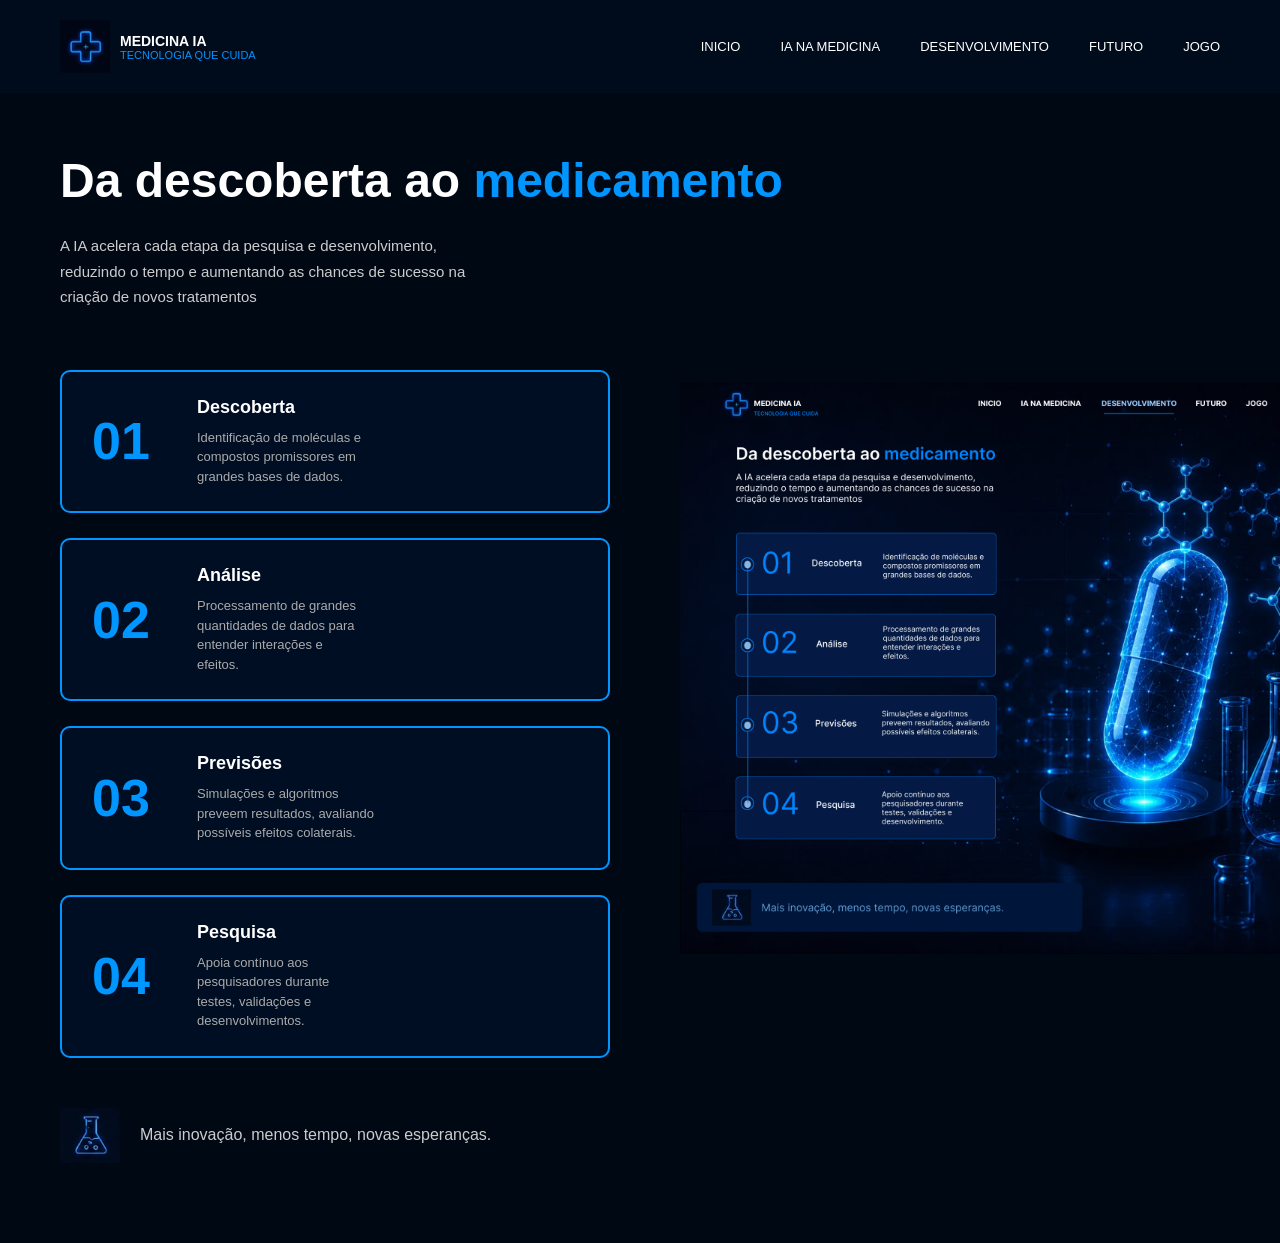
==== desenvolvimento.html @ 8cd642eb "criada pagina de desenvolvimento com medicamento" ====
<!DOCTYPE html>
<html lang="pt-br">
<head>
    <meta charset="UTF-8">
    <meta name="viewport" content="width=device-width, initial-scale=1.0">
    <title>Desenvolvimento</title>
    <link rel="stylesheet" href="estilo3.css">
</head>
<body>
    <div class="cabecalho">
        <div class="logotipo">
            <img src="imagens/+.png" width="50">
            <div class="texto-logo">
                <span class="titulo-logo">MEDICINA IA</span>
                <span class="subtitulo-logo">TECNOLOGIA QUE CUIDA</span>
            </div>
        </div>
        <nav class="navegacao">
            <a href="index.html">INICIO</a>
            <a href="iamedicina.html">IA NA MEDICINA</a>
            <a href="desenvolvimento.html">DESENVOLVIMENTO</a>
            <a href="">FUTURO</a>
            <a href="">JOGO</a>
        </nav>
    </div>

    <div class="conteudo-principal">
        <div class="texto-topo">
            <h1>Da descoberta ao <span class="azul">medicamento</span></h1>
            <p>A IA acelera cada etapa da pesquisa e desenvolvimento,<br>reduzindo o tempo e aumentando as chances de sucesso na<br>criação de novos tratamentos</p>
        </div>

        <div class="etapas">
            <div class="etapa">
                <div class="numero">01</div>
                <div class="info-etapa">
                    <h3>Descoberta</h3>
                    <p>Identificação de moléculas e<br>compostos promissores em<br>grandes bases de dados.</p>
                </div>
            </div>

            <div class="etapa">
                <div class="numero">02</div>
                <div class="info-etapa">
                    <h3>Análise</h3>
                    <p>Processamento de grandes<br>quantidades de dados para<br>entender interações e<br>efeitos.</p>
                </div>
            </div>

            <div class="etapa">
                <div class="numero">03</div>
                <div class="info-etapa">
                    <h3>Previsões</h3>
                    <p>Simulações e algoritmos<br>preveem resultados, avaliando<br>possíveis efeitos colaterais.</p>
                </div>
            </div>

            <div class="etapa">
                <div class="numero">04</div>
                <div class="info-etapa">
                    <h3>Pesquisa</h3>
                    <p>Apoia contínuo aos<br>pesquisadores durante<br>testes, validações e<br>desenvolvimentos.</p>
                </div>
            </div>
        </div>

        <div class="rodape-texto">
            <img src="imagens/quimica.png" width="60">
            <p>Mais inovação, menos tempo, novas esperanças.</p>
        </div>
    </div>
</body>
</html>
---- estilo3.css ----
* {
    margin: 0;
    padding: 0;
    box-sizing: border-box;
}

body {
    font-family: Arial;
    background-color: #000814;
    color: white;
}

.cabecalho {
    display: flex;
    justify-content: space-between;
    align-items: center;
    padding: 20px 60px;
    background-color: rgba(0, 12, 29, 0.8);
}

.logotipo {
    display: flex;
    align-items: center;
    gap: 10px;
    font-weight: bold;
    font-size: 14px;
}

.texto-logo {
    display: flex;
    flex-direction: column;
}

.titulo-logo {
    font-size: 14px;
    font-weight: bold;
}

.subtitulo-logo {
    font-size: 11px;
    color: #0095ff;
    font-weight: normal;
}

.navegacao {
    display: flex;
    gap: 40px;
}

.navegacao a {
    color: white;
    text-decoration: none;
    font-size: 13px;
    font-weight: 500;
    transition: color 0.3s;
}

.navegacao a:hover {
    color: #0095ff;
}

.conteudo-principal {
    padding: 60px 60px 80px 60px;
    background-image: url('imagens/medicamento fundo.png');
    background-size: 600px;
    background-position: right center;
    background-repeat: no-repeat;
    min-height: 800px;
}

.texto-topo h1 {
    font-size: 48px;
    margin-bottom: 25px;
}

.azul {
    color: #0095ff;
}

.texto-topo p {
    font-size: 15px;
    line-height: 1.7;
    color: #cccccc;
    margin-bottom: 60px;
}

.etapas {
    display: flex;
    flex-direction: column;
    gap: 25px;
    max-width: 550px;
}

.etapa {
    display: flex;
    align-items: center;
    gap: 25px;
    background-color: rgba(0, 20, 50, 0.5);
    border: 2px solid #0095ff;
    border-radius: 10px;
    padding: 25px 30px;
}

.numero {
    font-size: 52px;
    font-weight: bold;
    color: #0095ff;
    min-width: 80px;
}

.info-etapa h3 {
    font-size: 18px;
    margin-bottom: 10px;
}

.info-etapa p {
    font-size: 13px;
    line-height: 1.5;
    color: #aaaaaa;
}

.rodape-texto {
    display: flex;
    align-items: center;
    gap: 20px;
    margin-top: 50px;
    max-width: 600px;
}

.rodape-texto p {
    font-size: 16px;
    color: #cccccc;
}
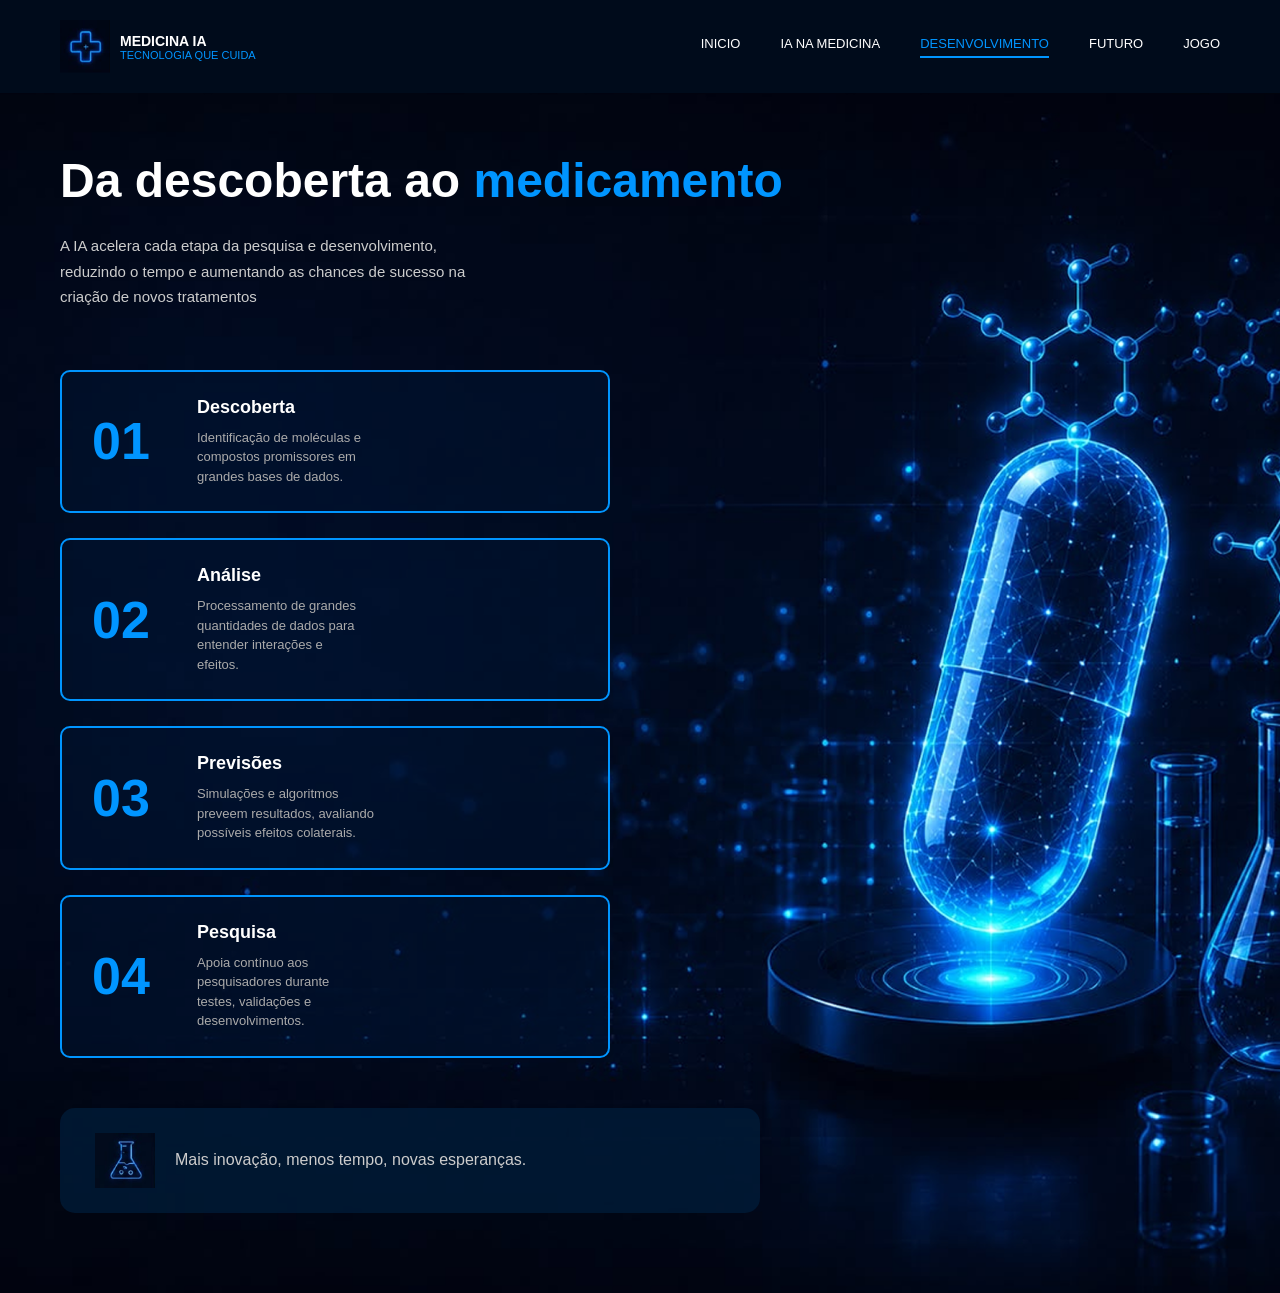
==== commit d0549bbe: "adicionei indicador de pagina ativa no menu com traço azul" ====
--- a/desenvolvimento.html
+++ b/desenvolvimento.html
@@ -18,7 +18,7 @@
         <nav class="navegacao">
             <a href="index.html">INICIO</a>
             <a href="iamedicina.html">IA NA MEDICINA</a>
-            <a href="desenvolvimento.html">DESENVOLVIMENTO</a>
+            <a href="desenvolvimento.html" class="ativo">DESENVOLVIMENTO</a>
             <a href="">FUTURO</a>
             <a href="">JOGO</a>
         </nav>
--- a/estilo3.css
+++ b/estilo3.css
@@ -53,17 +53,24 @@
     font-size: 13px;
     font-weight: 500;
     transition: color 0.3s;
+    padding-bottom: 5px;
+    border-bottom: 2px solid transparent;
 }
 
 .navegacao a:hover {
     color: #0095ff;
 }
 
+.navegacao a.ativo {
+    color: #0095ff;
+    border-bottom: 2px solid #0095ff;
+}
+
 .conteudo-principal {
     padding: 60px 60px 80px 60px;
     background-image: url('imagens/medicamento fundo.png');
-    background-size: 600px;
-    background-position: right center;
+    background-size: cover;
+    background-position: center;
     background-repeat: no-repeat;
     min-height: 800px;
 }
@@ -124,7 +131,10 @@
     align-items: center;
     gap: 20px;
     margin-top: 50px;
-    max-width: 600px;
+    max-width: 700px;
+    background-color: rgba(0, 30, 60, 0.7);
+    padding: 25px 35px;
+    border-radius: 15px;
 }
 
 .rodape-texto p {
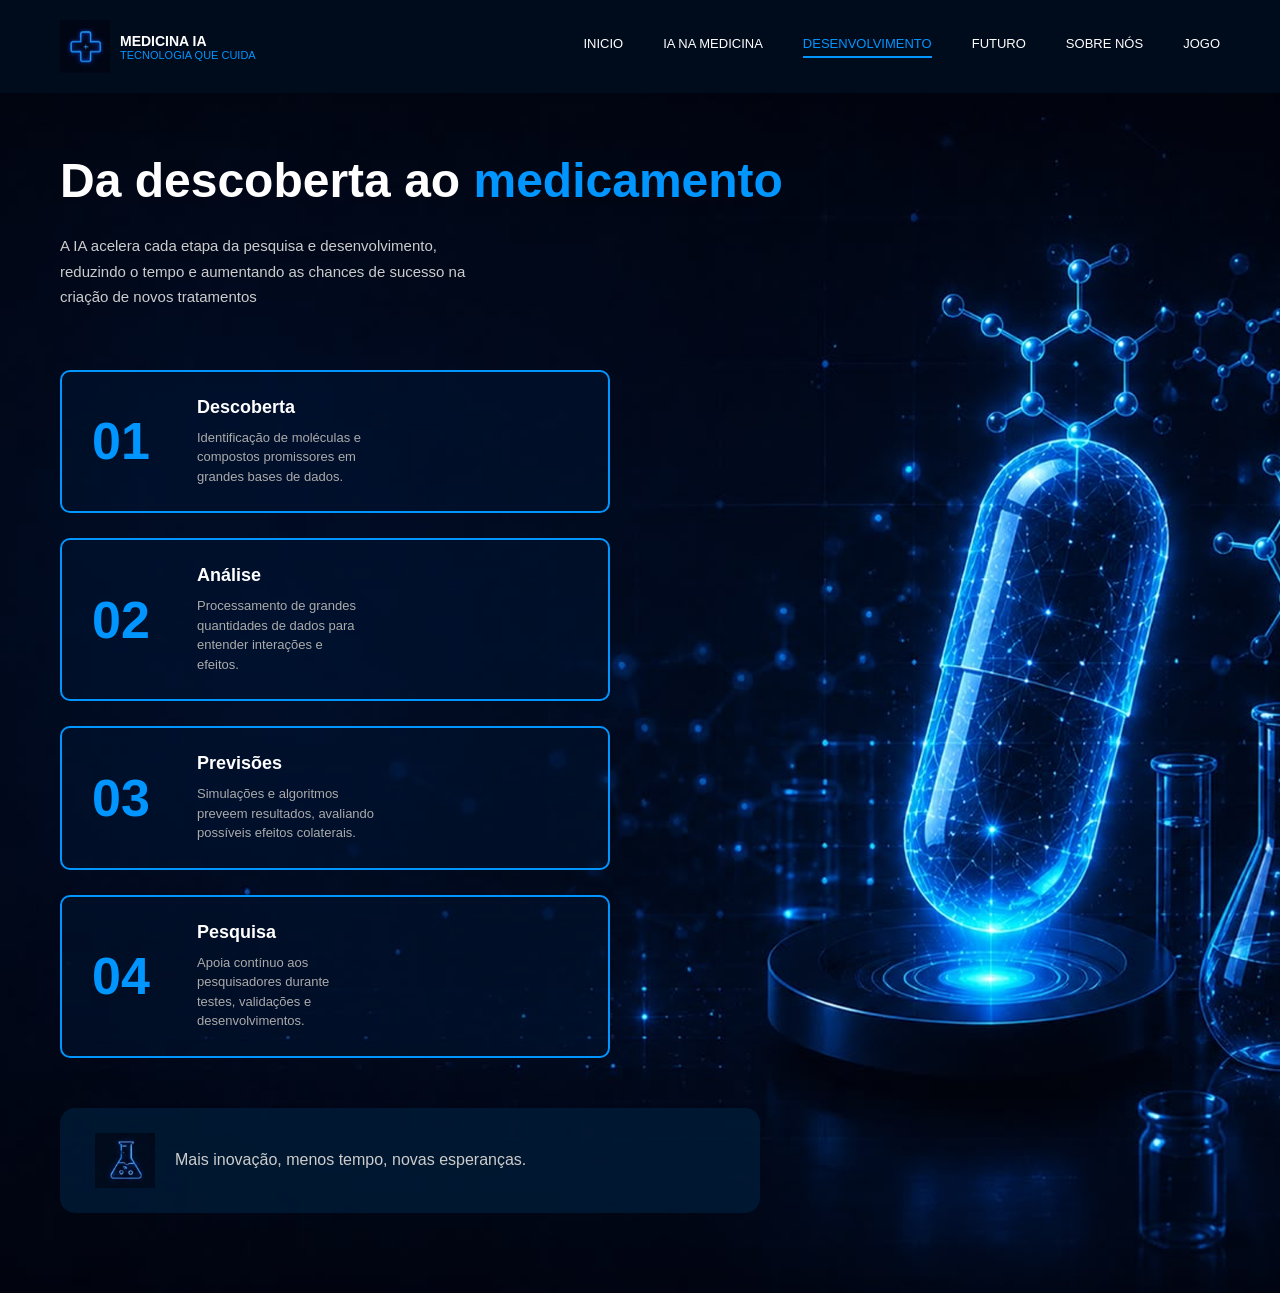
==== commit 9b8495dc: "adicionei a pagina sobre nos enfim terminei isso" ====
--- a/desenvolvimento.html
+++ b/desenvolvimento.html
@@ -19,8 +19,9 @@
             <a href="index.html">INICIO</a>
             <a href="iamedicina.html">IA NA MEDICINA</a>
             <a href="desenvolvimento.html" class="ativo">DESENVOLVIMENTO</a>
-            <a href="">FUTURO</a>
-            <a href="">JOGO</a>
+            <a href="futuro.html">FUTURO</a>
+            <a href="sobrenos.html">SOBRE NÓS</a>
+            <a href="jogo.html">JOGO</a>
         </nav>
     </div>
 
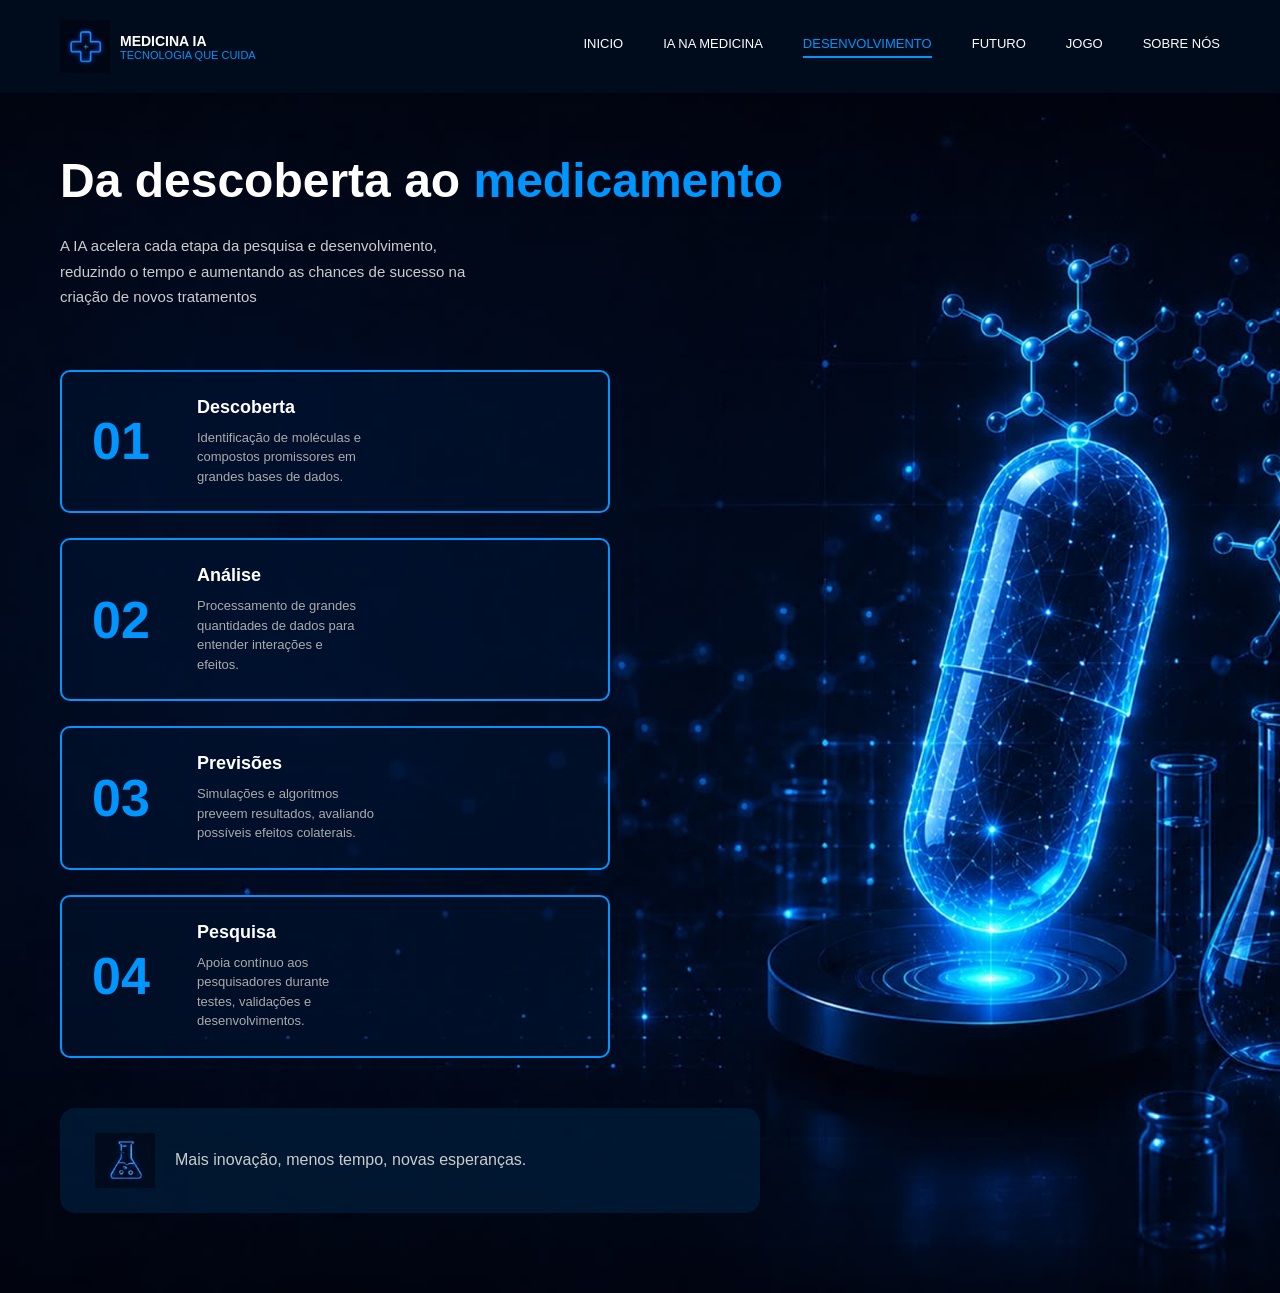
==== commit 5afea63f: "arrumei a fonte dos titulos que tava errada desde o inicio" ====
--- a/desenvolvimento.html
+++ b/desenvolvimento.html
@@ -20,8 +20,8 @@
             <a href="iamedicina.html">IA NA MEDICINA</a>
             <a href="desenvolvimento.html" class="ativo">DESENVOLVIMENTO</a>
             <a href="futuro.html">FUTURO</a>
+            <a href="jogo.html">JOGO</a>
             <a href="sobrenos.html">SOBRE NÓS</a>
-            <a href="jogo.html">JOGO</a>
         </nav>
     </div>
 
